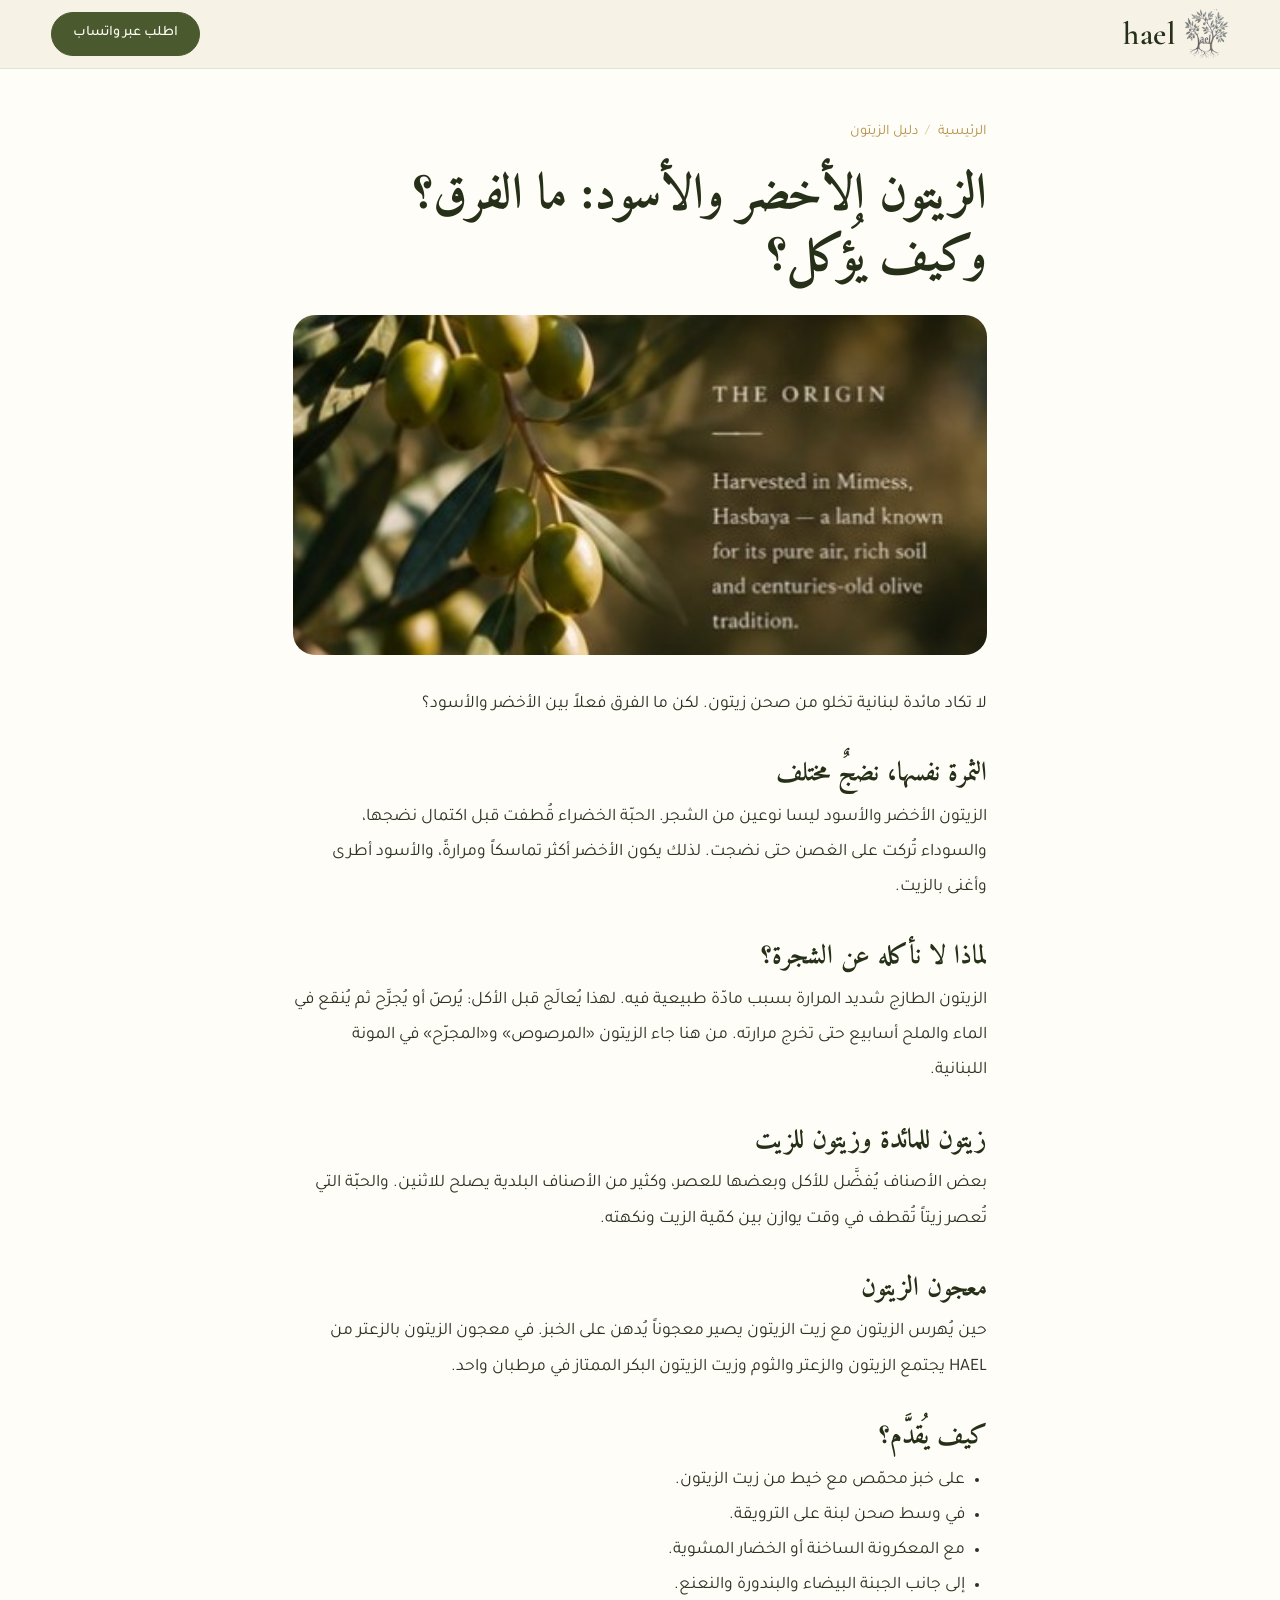
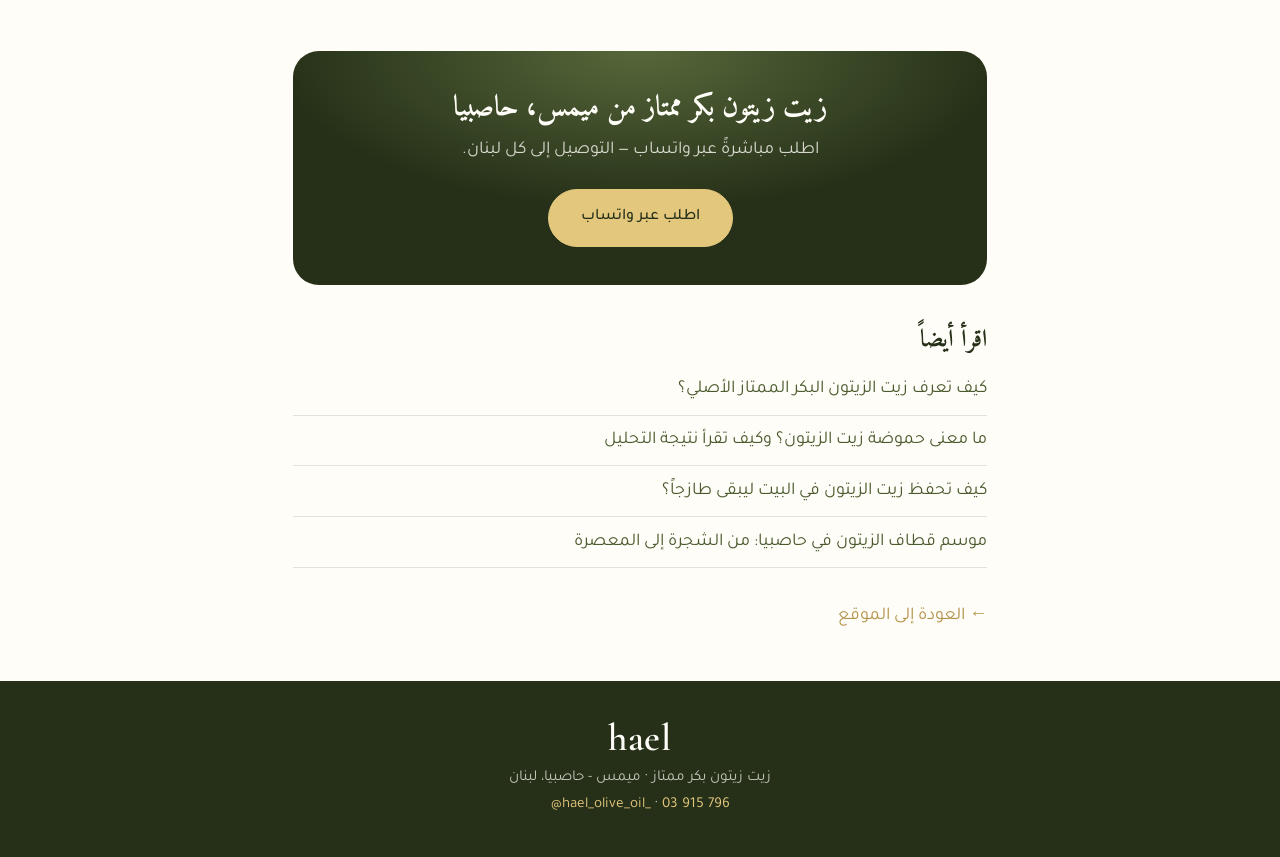
==== articles/green-and-black-olives.html @ 78da1f5b "feat: add brand website for HAEL Lebanese olive oil with articles and responsive assets" ====
<!DOCTYPE html>
<html lang="ar" dir="rtl">
<head>
  <meta charset="UTF-8">
  <meta name="viewport" content="width=device-width, initial-scale=1">
  <title>الزيتون الأخضر والأسود: ما الفرق؟ وكيف يُؤكل؟ | HAEL Olive Oil</title>
  <meta name="description" content="الفرق بين الزيتون الأخضر والزيتون الأسود، لماذا لا يؤكل الزيتون عن الشجرة مباشرة، وأفكار لتقديم الزيتون ومعجون الزيتون بالزعتر.">
  <meta name="theme-color" content="#263018">
  <link rel="canonical" href="https://hael.site/articles/green-and-black-olives.html">
  <link rel="icon" href="../favicon.ico" sizes="any">
  <link rel="icon" type="image/png" sizes="32x32" href="../favicon-32.png">
  <link rel="apple-touch-icon" href="../apple-touch-icon.png">
  <meta property="og:type" content="article">
  <meta property="og:site_name" content="HAEL Olive Oil">
  <meta property="og:url" content="https://hael.site/articles/green-and-black-olives.html">
  <meta property="og:title" content="الزيتون الأخضر والأسود: ما الفرق؟ وكيف يُؤكل؟">
  <meta property="og:description" content="الفرق بين الزيتون الأخضر والزيتون الأسود، لماذا لا يؤكل الزيتون عن الشجرة مباشرة، وأفكار لتقديم الزيتون ومعجون الزيتون بالزعتر.">
  <meta property="og:image" content="https://hael.site/assets/img/og.jpg">
  <meta name="twitter:card" content="summary_large_image">
  <script type="application/ld+json">{"@context": "https://schema.org", "@graph": [{"@type": "Article", "headline": "الزيتون الأخضر والأسود: ما الفرق؟ وكيف يُؤكل؟", "description": "الفرق بين الزيتون الأخضر والزيتون الأسود، لماذا لا يؤكل الزيتون عن الشجرة مباشرة، وأفكار لتقديم الزيتون ومعجون الزيتون بالزعتر.", "inLanguage": "ar", "image": "https://hael.site/assets/img/tile-olives.jpg", "datePublished": "2026-11-25", "dateModified": "2026-11-25", "mainEntityOfPage": "https://hael.site/articles/green-and-black-olives.html", "author": {"@type": "Organization", "name": "HAEL Olive Oil", "url": "https://hael.site/"}, "publisher": {"@type": "Organization", "name": "HAEL Olive Oil", "logo": {"@type": "ImageObject", "url": "https://hael.site/assets/img/icon-512.png"}}}, {"@type": "BreadcrumbList", "itemListElement": [{"@type": "ListItem", "position": 1, "name": "الرئيسية", "item": "https://hael.site/"}, {"@type": "ListItem", "position": 2, "name": "الزيتون الأخضر والأسود: ما الفرق؟ وكيف يُؤكل؟", "item": "https://hael.site/articles/green-and-black-olives.html"}]}]}</script>
  <link rel="preconnect" href="https://fonts.googleapis.com">
  <link rel="preconnect" href="https://fonts.gstatic.com" crossorigin>
  <link href="https://fonts.googleapis.com/css2?family=Amiri:ital,wght@0,400;0,700;1,400&family=Cormorant+Garamond:ital,wght@0,400;0,500;0,600;1,400;1,500&family=Tajawal:wght@300;400;500;700&display=swap" rel="stylesheet">
  <link rel="stylesheet" href="../assets/css/style.css">
</head>
<body class="page-article">
  <header class="nav is-scrolled">
    <a href="../" class="brand" aria-label="HAEL">
      <img class="brand__mark" src="../assets/img/logo-mark.webp" alt="" width="560" height="618">
      <span class="brand__name">hael</span>
    </a>
    <div class="nav__actions">
      <a class="btn btn--small" href="https://wa.me/9613915796" target="_blank" rel="noopener">اطلب عبر واتساب</a>
    </div>
  </header>

  <main class="article">
    <nav class="article__crumbs" aria-label="Breadcrumb"><a href="../">الرئيسية</a> <span>/</span> <a href="../#guide">دليل الزيتون</a></nav>
    <h1>الزيتون الأخضر والأسود: ما الفرق؟ وكيف يُؤكل؟</h1>
    <img class="article__img" src="../assets/img/tile-olives.jpg" alt="الزيتون الأخضر والأسود: ما الفرق؟ وكيف يُؤكل؟" width="404" height="404">
    <div class="article__body">
<p>لا تكاد مائدة لبنانية تخلو من صحن زيتون. لكن ما الفرق فعلاً بين الأخضر والأسود؟</p>
<h2>الثمرة نفسها، نضجٌ مختلف</h2>
<p>الزيتون الأخضر والأسود ليسا نوعين من الشجر. الحبّة الخضراء قُطفت قبل اكتمال نضجها، والسوداء تُركت على الغصن حتى نضجت. لذلك يكون الأخضر أكثر تماسكاً ومرارةً، والأسود أطرى وأغنى بالزيت.</p>
<h2>لماذا لا نأكله عن الشجرة؟</h2>
<p>الزيتون الطازج شديد المرارة بسبب مادّة طبيعية فيه. لهذا يُعالَج قبل الأكل: يُرصّ أو يُجرَّح ثم يُنقع في الماء والملح أسابيع حتى تخرج مرارته. من هنا جاء الزيتون «المرصوص» و«المجرّح» في المونة اللبنانية.</p>
<h2>زيتون للمائدة وزيتون للزيت</h2>
<p>بعض الأصناف يُفضَّل للأكل وبعضها للعصر، وكثير من الأصناف البلدية يصلح للاثنين. والحبّة التي تُعصر زيتاً تُقطف في وقت يوازن بين كمّية الزيت ونكهته.</p>
<h2>معجون الزيتون</h2>
<p>حين يُهرس الزيتون مع زيت الزيتون يصير معجوناً يُدهن على الخبز. في معجون الزيتون بالزعتر من HAEL يجتمع الزيتون والزعتر والثوم وزيت الزيتون البكر الممتاز في مرطبان واحد.</p>
<h2>كيف يُقدَّم؟</h2>
<ul>
<li>على خبز محمّص مع خيط من زيت الزيتون.</li>
<li>في وسط صحن لبنة على الترويقة.</li>
<li>مع المعكرونة الساخنة أو الخضار المشوية.</li>
<li>إلى جانب الجبنة البيضاء والبندورة والنعنع.</li>
</ul>
</div>

    <section class="article__cta">
      <h2>زيت زيتون بكر ممتاز من ميمس، حاصبيا</h2>
      <p>اطلب مباشرةً عبر واتساب — التوصيل إلى كل لبنان.</p>
      <a class="btn btn--light" href="https://wa.me/9613915796" target="_blank" rel="noopener">اطلب عبر واتساب</a>
    </section>
    <aside class="article__more"><h2>اقرأ أيضاً</h2><ul><li><a href="how-to-choose-olive-oil.html">كيف تعرف زيت الزيتون البكر الممتاز الأصلي؟</a></li><li><a href="olive-oil-acidity.html">ما معنى حموضة زيت الزيتون؟ وكيف تقرأ نتيجة التحليل</a></li><li><a href="olive-oil-storage.html">كيف تحفظ زيت الزيتون في البيت ليبقى طازجاً؟</a></li><li><a href="olive-harvest-hasbaya.html">موسم قطاف الزيتون في حاصبيا: من الشجرة إلى المعصرة</a></li></ul></aside>
    <p class="article__back"><a href="../">← العودة إلى الموقع</a></p>
  </main>

  <footer class="article__foot">
    <span class="brand__name">hael</span>
    <p>زيت زيتون بكر ممتاز · ميمس - حاصبيا، لبنان</p>
    <p><a href="tel:+9613915796" dir="ltr">03 915 796</a> · <a href="https://www.instagram.com/hael_olive_oil_/" target="_blank" rel="noopener" dir="ltr">@hael_olive_oil_</a></p>
  </footer>
</body>
</html>
---- assets/css/style.css ----
/* ============ hael — brand site ============ */
:root {
  --cream: #f6f1e4;
  --paper: #fffdf7;
  --ink: #2c3322;
  --muted: #6c705c;
  --olive: #4a5a2e;
  --olive-soft: #8a9a5b;
  --deep: #263018;
  --gold: #b3924a;
  --gold-soft: #e3c77d;
  --line: rgba(74, 90, 46, .16);
  --display: "Amiri", "Cormorant Garamond", "Times New Roman", serif;
  --body: "Tajawal", "Segoe UI", Tahoma, sans-serif;
  --latin: "Cormorant Garamond", "Times New Roman", serif;
  --ease: cubic-bezier(.2, .7, .2, 1);
}
html[lang="en"] {
  --display: "Cormorant Garamond", "Times New Roman", serif;
  --body: "Tajawal", "Segoe UI", system-ui, sans-serif;
}

* { box-sizing: border-box; margin: 0; padding: 0; }
html { scroll-behavior: smooth; scroll-padding-top: 84px; }
body {
  font-family: var(--body);
  font-size: 18px;
  line-height: 1.8;
  color: var(--ink);
  background: var(--cream);
  overflow-x: hidden;
  -webkit-font-smoothing: antialiased;
}
body.no-scroll { overflow: hidden; }
a { color: inherit; text-decoration: none; }
ul, ol { list-style: none; }
button { font-family: inherit; cursor: pointer; }

h1, h2, h3 { font-family: var(--display); font-weight: 700; line-height: 1.25; color: var(--deep); }
html[lang="en"] h1, html[lang="en"] h2, html[lang="en"] h3 { font-weight: 600; line-height: 1.1; }
h2 { font-size: clamp(2rem, 4.4vw, 3.4rem); }
h3 { font-size: 1.5rem; }

.eyebrow {
  font-size: .85rem;
  font-weight: 500;
  letter-spacing: .12em;
  color: var(--gold);
  margin-bottom: 1rem;
  display: inline-flex;
  align-items: center;
  gap: .8rem;
}
html[lang="en"] .eyebrow { text-transform: uppercase; letter-spacing: .28em; font-size: .75rem; }
.eyebrow::before { content: ""; width: 34px; height: 1px; background: var(--gold); }

/* ---------- Buttons ---------- */
.btn {
  display: inline-flex;
  align-items: center;
  justify-content: center;
  gap: .5rem;
  padding: .85rem 2rem;
  border-radius: 999px;
  background: var(--olive);
  color: var(--paper);
  font-family: var(--body);
  font-weight: 500;
  font-size: 1rem;
  border: 1px solid var(--olive);
  transition: background .3s, color .3s, border-color .3s, transform .3s var(--ease), box-shadow .3s;
}
.btn:hover { background: var(--deep); border-color: var(--deep); transform: translateY(-2px); box-shadow: 0 12px 24px -12px rgba(38, 48, 24, .6); }
.btn--ghost { background: transparent; color: var(--olive); }
.btn--ghost:hover { color: var(--paper); }
.btn--small { padding: .5rem 1.3rem; font-size: .9rem; }
.btn--light { background: var(--gold-soft); border-color: var(--gold-soft); color: var(--deep); }
.btn--light:hover { background: var(--paper); border-color: var(--paper); color: var(--deep); }
.btn--outline-light { background: transparent; border-color: rgba(255, 253, 247, .45); color: var(--paper); }
.btn--outline-light:hover { background: var(--paper); border-color: var(--paper); color: var(--deep); }

/* ---------- Nav ---------- */
.nav {
  position: fixed;
  inset: 0 0 auto 0;
  z-index: 50;
  display: flex;
  align-items: center;
  justify-content: space-between;
  gap: 1.2rem;
  padding: 1rem clamp(1rem, 4vw, 3.5rem);
  transition: background .4s, box-shadow .4s, padding .4s;
}
.nav.is-scrolled {
  background: rgba(246, 241, 228, .92);
  backdrop-filter: blur(12px);
  box-shadow: 0 1px 0 var(--line);
  padding-block: .55rem;
}
.brand { display: inline-flex; align-items: center; gap: .5rem; }
.brand__name { font-family: var(--latin); font-size: 2rem; font-weight: 600; color: var(--deep); letter-spacing: .02em; line-height: 1; }
.tree--mini { width: 44px; height: 44px; }
.nav__links { display: flex; gap: 1.7rem; font-size: 1rem; font-weight: 700; color: var(--deep); }
.nav__links a { position: relative; padding-block: .3rem; white-space: nowrap; }
.nav__links a::after {
  content: ""; position: absolute; inset: auto 0 0 0; height: 1px; background: var(--gold);
  transform: scaleX(0); transition: transform .35s var(--ease);
}
.nav__links a:hover::after { transform: scaleX(1); }
.nav__actions { display: flex; align-items: center; gap: .65rem; }
.lang {
  width: 40px; height: 40px; border-radius: 50%;
  border: 1px solid var(--line); background: transparent; color: var(--olive);
  font-family: var(--body); font-weight: 700; font-size: .8rem;
  transition: background .3s, color .3s;
}
.lang:hover { background: var(--olive); color: var(--paper); }

.cart-btn {
  display: inline-flex; align-items: center; gap: .5rem;
  padding: .48rem 1rem; border-radius: 999px;
  border: 1px solid var(--olive); background: var(--olive); color: var(--paper);
  font-size: .9rem; font-weight: 500;
  transition: background .3s, transform .3s var(--ease);
}
.cart-btn:hover { background: var(--deep); transform: translateY(-1px); }
.cart-btn svg { width: 18px; height: 18px; fill: none; stroke: currentColor; stroke-width: 1.8; stroke-linecap: round; stroke-linejoin: round; }
.cart-btn__count {
  min-width: 22px; height: 22px; padding-inline: 5px; border-radius: 999px;
  background: var(--gold-soft); color: var(--deep);
  display: inline-grid; place-items: center; font-size: .78rem; font-weight: 700;
}

.menu-btn {
  display: none; width: 40px; height: 40px; border-radius: 50%;
  border: 1px solid var(--line); background: transparent;
  align-items: center; justify-content: center; flex-direction: column; gap: 4.5px;
}
.menu-btn span { width: 18px; height: 1.8px; background: var(--deep); border-radius: 2px; transition: transform .3s, opacity .3s; }
.menu-btn.is-open span:nth-child(1) { transform: translateY(6.3px) rotate(45deg); }
.menu-btn.is-open span:nth-child(2) { opacity: 0; }
.menu-btn.is-open span:nth-child(3) { transform: translateY(-6.3px) rotate(-45deg); }

/* ---------- Mobile Nav Drawer ---------- */
.mobile-nav {
  position: fixed; inset: 0; z-index: 45;
  background: rgba(246, 241, 228, .98); backdrop-filter: blur(14px);
  display: flex; flex-direction: column; justify-content: center; align-items: center; gap: 2rem;
  padding: 5.5rem 2rem 2.5rem;
  opacity: 0; pointer-events: none; transition: opacity .35s var(--ease);
}
.mobile-nav.is-open { opacity: 1; pointer-events: auto; }
.mobile-nav__links { display: flex; flex-direction: column; align-items: center; gap: 1.1rem; }
.mobile-nav__links a { font-family: var(--display); font-size: 1.75rem; color: var(--deep); }
.mobile-nav__meta { text-align: center; color: var(--muted); font-size: .95rem; border-top: 1px solid var(--line); padding-top: 1.2rem; }
.mobile-nav__meta a { color: var(--olive); font-weight: 700; display: inline-block; margin-top: .2rem; }

/* ---------- Hero ---------- */
.hero {
  position: relative;
  min-height: min(100vh, 1000px);
  min-height: min(100svh, 1000px);
  display: grid;
  grid-template-columns: 1.05fr 1fr;
  align-items: center;
  gap: 2rem;
  padding: 7rem clamp(1.2rem, 6vw, 6rem) 5rem;
  background:
    radial-gradient(60% 55% at 72% 45%, rgba(227, 199, 125, .28), transparent 70%),
    radial-gradient(40% 40% at 10% 90%, rgba(138, 154, 91, .2), transparent 70%),
    var(--cream);
  overflow: hidden;
}
html[dir="rtl"] .hero {
  background:
    radial-gradient(60% 55% at 28% 45%, rgba(227, 199, 125, .28), transparent 70%),
    radial-gradient(40% 40% at 90% 90%, rgba(138, 154, 91, .2), transparent 70%),
    var(--cream);
}
.hero__title { font-size: clamp(3.2rem, 8.5vw, 7rem); line-height: 1.15; margin-bottom: 1.5rem; }
html[lang="en"] .hero__title { line-height: .98; }
.hero__title em { font-style: normal; color: var(--olive); }
html[lang="en"] .hero__title em { font-style: italic; font-weight: 500; }
.hero__lead { max-width: 34rem; font-size: 1.15rem; color: var(--muted); margin-bottom: 2rem; }
.hero__cta { display: flex; flex-wrap: wrap; gap: .9rem; margin-bottom: 1.8rem; }
.hero__badges { display: flex; flex-wrap: wrap; gap: .6rem; }
.hero__badges span {
  font-size: .85rem; color: var(--olive);
  padding: .28rem .85rem; border-radius: 999px;
  border: 1px solid var(--line); background: rgba(255, 253, 247, .65);
}

.hero__art { position: relative; display: grid; place-items: center; }
.emblem {
  position: relative;
  width: min(100%, 520px);
  aspect-ratio: 1;
  border-radius: 50%;
  background: var(--paper);
  box-shadow: 0 40px 80px -40px rgba(38, 48, 24, .45), inset 0 0 0 1px rgba(179, 146, 74, .5);
  display: grid; place-items: center;
}
.emblem::before {
  content: ""; position: absolute; inset: 14px; border-radius: 50%;
  border: 1px solid rgba(179, 146, 74, .45);
}
.emblem .tree { width: 86%; height: 86%; }

.olive {
  position: absolute; width: 22px; height: 30px; border-radius: 50%;
  background: radial-gradient(circle at 35% 30%, #a9b56a, #55642c 70%);
  box-shadow: 0 10px 14px -8px rgba(38, 48, 24, .6);
  animation: float 7s ease-in-out infinite;
}
.olive--1 { top: 6%; inset-inline-start: 4%; transform: rotate(20deg); }
.olive--2 { bottom: 10%; inset-inline-end: 2%; width: 16px; height: 22px; animation-delay: -2s; }
.olive--3 { bottom: 2%; inset-inline-start: 16%; width: 13px; height: 18px; animation-delay: -4s; background: radial-gradient(circle at 35% 30%, #6d5a6e, #2c2230 70%); }
@keyframes float { 50% { translate: 0 -16px; rotate: 12deg; } }

.scroll-hint {
  position: absolute; bottom: 1rem; left: 50%; translate: -50% 0;
  width: 52px; height: 90px; transition: scale .4s var(--ease);
}
.scroll-hint:hover { scale: 1.12; }
.scroll-hint svg { display: block; width: 100%; height: 100%; overflow: visible; }
.hint__branch { transform-box: fill-box; transform-origin: 50% 0; animation: hint-swing 4.2s ease-in-out infinite; }
.hint__drop { transform-box: fill-box; transform-origin: 50% 0; animation: hint-drop 2.8s cubic-bezier(.5, 0, .9, .6) infinite; }
.hint__ripple { transform-box: fill-box; transform-origin: center; animation: hint-ripple 2.8s ease-out infinite; }
@keyframes hint-swing { 0%, 100% { transform: rotate(-5deg); } 50% { transform: rotate(5deg); } }
@keyframes hint-drop {
  0% { transform: translateY(0) scale(0); opacity: 0; }
  22% { transform: translateY(0) scale(1); opacity: 1; }
  34% { transform: translateY(0) scale(1); opacity: 1; }
  78% { transform: translateY(34px) scale(.9); opacity: 1; }
  82%, 100% { transform: translateY(36px) scale(.4); opacity: 0; }
}
@keyframes hint-ripple {
  0%, 78% { transform: scale(.2); opacity: 0; }
  82% { transform: scale(.4); opacity: .9; }
  100% { transform: scale(1.5); opacity: 0; }
}
@media (max-height: 720px) { .scroll-hint { display: none; } }

/* ---------- Tree (built in JS) ---------- */
.tree { overflow: visible; display: block; }
.tree .wood { fill: none; stroke: #6b5b45; stroke-linecap: round; stroke-linejoin: round; }
.tree .root { stroke: #8a7a62; }
.tree .leaf { transform-origin: 0 0; }
.tree .name { font-family: var(--latin); font-weight: 600; fill: #3d3a30; }
.tree[data-tree="full"] .wood {
  stroke-dasharray: 1; stroke-dashoffset: 1;
  animation: draw 1.6s var(--ease) forwards;
}
.tree[data-tree="full"] .root { animation-delay: .5s; }
.tree[data-tree="full"] .leaf, .tree[data-tree="full"] .fruit {
  transform: scale(0);
  animation: grow .7s var(--ease) forwards;
  animation-delay: calc(.9s + var(--d, 0s));
}
.tree[data-tree="full"] .fruit { transform-box: fill-box; transform-origin: center; }
.tree[data-tree="full"] .name { opacity: 0; animation: fade 1s 1.4s forwards; }
@keyframes draw { to { stroke-dashoffset: 0; } }
@keyframes grow { to { transform: scale(1); } }
@keyframes fade { to { opacity: 1; } }

/* ---------- Marquee ---------- */
.marquee { background: var(--deep); color: var(--gold-soft); overflow: hidden; padding: 1rem 0; direction: ltr; }
.marquee__track { display: flex; align-items: center; gap: 2.5rem; width: max-content; animation: slide 36s linear infinite; }
.marquee__track span { font-family: var(--display); font-size: 1.35rem; white-space: nowrap; }
.marquee__track i { font-style: normal; font-size: .8rem; color: var(--olive-soft); }
@keyframes slide { to { transform: translateX(-50%); } }

/* ---------- Sections ---------- */
section { padding: clamp(4.5rem, 10vw, 8.5rem) clamp(1.2rem, 6vw, 6rem); }
.section-head { text-align: center; margin-bottom: clamp(2.5rem, 6vw, 4.5rem); }
.section-head .eyebrow::after { content: ""; width: 34px; height: 1px; background: var(--gold); }
.section-head--light h2 { color: var(--paper); }

/* ---------- Story ---------- */
.story { background: var(--paper); }
.story__inner { max-width: 50rem; margin-inline: auto; text-align: center; }
.story__inner .eyebrow::after { content: ""; width: 34px; height: 1px; background: var(--gold); }
.story h2 { margin-bottom: 1.8rem; }
.story__text { font-size: 1.2rem; color: var(--muted); margin-bottom: 1.2rem; }
.values {
  display: grid; grid-template-columns: repeat(3, 1fr); gap: 1.5rem;
  max-width: 70rem; margin: clamp(3rem, 6vw, 5rem) auto 0;
}
.value {
  padding: 2.4rem 2rem; text-align: center; border: 1px solid var(--line); border-radius: 22px;
  background: var(--cream); transition: transform .5s var(--ease), box-shadow .5s, border-color .5s;
}
.value:hover { transform: translateY(-8px); border-color: var(--gold); box-shadow: 0 30px 50px -35px rgba(38, 48, 24, .5); }
.value svg { width: 46px; height: 46px; fill: none; stroke: var(--gold); stroke-width: 1.6; stroke-linecap: round; stroke-linejoin: round; margin-bottom: 1rem; }
.value h3 { margin-bottom: .5rem; }
.value p { color: var(--muted); font-size: 1rem; }

/* ---------- Origin / Mimess-Hasbaya ---------- */
.origin { background: var(--cream); border-top: 1px solid var(--line); }
.origin__grid {
  max-width: 72rem; margin-inline: auto;
  display: grid; grid-template-columns: 1.15fr .85fr; gap: clamp(2rem, 6vw, 5rem); align-items: center;
}
.origin__copy h2 { margin-bottom: 1.2rem; }
.origin__copy p { color: var(--muted); font-size: 1.08rem; margin-bottom: 2rem; }
.origin__meta { display: grid; grid-template-columns: repeat(3, 1fr); gap: 1rem; }
.stat {
  padding: 1.2rem 1rem; border-radius: 16px; background: var(--paper); border: 1px solid var(--line);
}
.stat strong { display: block; font-family: var(--display); font-size: 1.65rem; color: var(--olive); line-height: 1.2; margin-bottom: .25rem; }
.stat span { font-size: .88rem; color: var(--muted); }

/* Inspired by the hael business card */
.card-frame {
  position: relative;
  background: var(--paper);
  border: 1.5px solid var(--gold);
  border-radius: 18px;
  padding: 2.2rem 1.8rem;
  text-align: center;
  box-shadow: 0 28px 50px -36px rgba(38, 48, 24, .55);
}
.card-frame::before {
  content: ""; position: absolute; inset: 8px;
  border: 1px solid rgba(179, 146, 74, .45); border-radius: 12px; pointer-events: none;
}
.tree--card { width: 130px; height: 130px; margin: 0 auto .4rem; }
.card-frame__sub { font-family: var(--latin); letter-spacing: .16em; font-size: .95rem; font-weight: 600; color: var(--deep); }
.card-frame__origin { font-family: var(--latin); letter-spacing: .2em; font-size: .7rem; color: var(--gold); margin-top: .15rem; }
.card-frame__divider {
  display: flex; align-items: center; gap: .7rem; margin: 1.3rem auto; max-width: 12rem; color: var(--gold); font-size: .7rem;
}
.card-frame__divider::before, .card-frame__divider::after { content: ""; flex: 1; height: 1px; background: rgba(179, 146, 74, .5); }
.card-frame__info { display: flex; flex-direction: column; gap: .7rem; align-items: center; font-size: .98rem; color: var(--ink); }
.card-frame__info li { display: inline-flex; align-items: center; gap: .55rem; }
.card-frame__info svg { width: 18px; height: 18px; fill: none; stroke: var(--olive); stroke-width: 1.7; stroke-linecap: round; stroke-linejoin: round; flex-shrink: 0; }
.card-frame__info a:hover { color: var(--olive); text-decoration: underline; }

/* ---------- Products ---------- */
.products { background: var(--paper); }
.product {
  display: grid; grid-template-columns: 1fr 1.1fr; align-items: center; gap: clamp(2rem, 6vw, 5rem);
  max-width: 72rem; margin-inline: auto;
}
.product + .product { margin-top: clamp(4rem, 9vw, 7rem); }
.product--flip .product__art { order: 2; }
.product__art {
  position: relative; aspect-ratio: 1 / 1.05; border-radius: 300px 300px 28px 28px;
  display: grid; place-items: center; overflow: hidden;
}
.product__art--oil { background: linear-gradient(170deg, #e9e2c6, #cfd3a6); }
.product__art--paste { background: linear-gradient(170deg, #efe6cf, #e2cf9c); }
.product__art--gift { background: linear-gradient(170deg, #e8e0cc, #d5d0b4); }
.product__art::after {
  content: ""; position: absolute; bottom: 9%; left: 50%; translate: -50% 0; width: 46%; height: 5%;
  border-radius: 50%; background: rgba(38, 48, 24, .28); filter: blur(12px);
}
.bottle, .jar, .giftbox { position: relative; z-index: 1; transition: transform .7s var(--ease); }
.bottle { height: 76%; }
.jar { width: 58%; margin-top: 12%; }
.giftbox { width: 66%; margin-top: 6%; }
.product:hover .bottle { transform: translateY(-10px) rotate(-3deg); }
.product:hover .jar { transform: translateY(-10px) rotate(3deg); }
.product:hover .giftbox { transform: translateY(-10px) scale(1.03); }

.tag {
  display: inline-block; padding: .2rem 1rem; border-radius: 999px; font-size: .82rem; font-weight: 500;
  background: rgba(74, 90, 46, .12); color: var(--olive); margin-bottom: 1rem;
}
.tag--gold { background: rgba(179, 146, 74, .16); color: #8a6d2a; }
.product__body h3 { font-size: clamp(1.9rem, 3.6vw, 2.8rem); margin-bottom: 1rem; }
.product__body p { color: var(--muted); margin-bottom: 1.4rem; }
.product__list { margin-bottom: 1.5rem; }
.product__list li { position: relative; padding-inline-start: 1.6rem; padding-block: .42rem; border-bottom: 1px solid var(--line); font-size: 1rem; }
.product__list li::before {
  content: ""; position: absolute; inset-inline-start: 0; top: 50%; width: 9px; height: 13px; margin-top: -6.5px;
  border-radius: 50%; background: var(--olive-soft); transform: rotate(25deg);
}

.variants { display: flex; flex-wrap: wrap; gap: .55rem; margin-bottom: 1.5rem; }
.variant {
  padding: .42rem 1rem; border-radius: 999px; font-size: .9rem; font-weight: 500;
  border: 1px solid var(--line); background: var(--cream); color: var(--ink);
  transition: background .25s, color .25s, border-color .25s;
}
.variant:hover { border-color: var(--olive); }
.variant.is-active { background: var(--deep); border-color: var(--deep); color: var(--gold-soft); }
.product__cta { display: flex; flex-wrap: wrap; gap: .8rem; }

/* ---------- Tasting Notes & Care ---------- */
.tasting { background: var(--cream); }
.tasting__grid {
  max-width: 72rem; margin-inline: auto;
  display: grid; grid-template-columns: 1fr 1fr; gap: 1.8rem;
}
.tasting__card {
  background: var(--paper); border: 1px solid var(--line); border-radius: 26px;
  padding: clamp(1.8rem, 4vw, 2.8rem);
}
.tasting__card h3 { margin-bottom: .6rem; font-size: 1.7rem; }
.tasting__sub { color: var(--muted); font-size: 1rem; margin-bottom: 1.8rem; }
.meter + .meter { margin-top: 1.3rem; }
.meter__row { display: flex; justify-content: space-between; align-items: baseline; margin-bottom: .45rem; font-size: .98rem; }
.meter__row strong { color: var(--olive); font-weight: 600; font-size: .9rem; }
.meter__bar { height: 8px; border-radius: 999px; background: rgba(74, 90, 46, .12); overflow: hidden; }
.meter__bar span {
  display: block; height: 100%; width: var(--w, 70%); border-radius: 999px;
  background: linear-gradient(90deg, var(--olive), var(--gold));
}

.care-list { display: flex; flex-direction: column; gap: 1.3rem; margin-top: 1.2rem; }
.care-list li { display: flex; gap: 1rem; align-items: flex-start; }
.care-list__icon {
  width: 36px; height: 36px; border-radius: 50%; flex-shrink: 0;
  display: grid; place-items: center;
  background: var(--cream); border: 1px solid rgba(179, 146, 74, .45); color: var(--gold); font-size: 1rem;
}
.care-list strong { display: block; color: var(--deep); font-size: 1.05rem; margin-bottom: .15rem; }
.care-list p { color: var(--muted); font-size: .95rem; line-height: 1.6; }

/* ---------- Quality ---------- */
.quality { background: var(--paper); }
.section-sub { max-width: 40rem; margin: 1.2rem auto 0; color: var(--muted); font-size: 1.1rem; }
.story__quote { font-family: var(--display); font-size: 1.45rem; color: var(--olive); line-height: 1.9; }
.metrics { display: grid; grid-template-columns: repeat(4, 1fr); gap: 1.5rem; max-width: 72rem; margin-inline: auto; }
.metric { padding: 2.2rem 1.6rem; border-radius: 22px; background: var(--cream); border: 1px solid var(--line); text-align: center; }
.metric__val { display: block; font-variant-numeric: lining-nums; font-family: var(--latin); font-size: 4rem; font-weight: 500; line-height: 1; color: var(--olive); direction: ltr; }
.metric__val small { font-size: 1.6rem; }
.metric h3 { font-size: 1.25rem; margin: .8rem 0 1rem; }
.metric p { font-size: .9rem; color: var(--muted); margin-top: .7rem; }
.metric__bar { height: 6px; border-radius: 3px; background: rgba(74, 90, 46, .14); overflow: hidden; }
.metric__bar i { display: block; height: 100%; width: var(--v); border-radius: 3px; background: linear-gradient(90deg, var(--olive-soft), var(--gold)); transition: width 1.4s var(--ease) .3s; }
.metric:not(.is-in) .metric__bar i { width: 0; }
.quality__note { text-align: center; color: var(--muted); font-size: .9rem; margin-top: 2rem; }

/* ---------- Journey ---------- */
.journey {
  background:
    radial-gradient(50% 60% at 50% 0%, rgba(138, 154, 91, .22), transparent 70%),
    var(--deep);
  color: rgba(255, 253, 247, .78);
}
.steps {
  position: relative; display: grid; grid-template-columns: repeat(4, 1fr); gap: 1.5rem;
  max-width: 74rem; margin-inline: auto;
}
.steps::before { content: ""; position: absolute; top: 1.55rem; inset-inline: 4%; height: 1px; background: rgba(227, 199, 125, .3); }
.step { position: relative; padding-top: 4.5rem; }
.step__num {
  position: absolute; top: 0; inset-inline-start: 0; width: 3.1rem; height: 3.1rem; border-radius: 50%;
  display: grid; place-items: center; background: var(--deep); border: 1px solid var(--gold);
  font-family: var(--latin); font-size: 1.15rem; color: var(--gold-soft);
}
.step h3 { color: var(--paper); margin-bottom: .5rem; }
.step p { font-size: 1rem; }

/* ---------- Table ---------- */
.table { background: var(--paper); }
.ideas { display: grid; grid-template-columns: repeat(3, 1fr); gap: 1.5rem; max-width: 72rem; margin-inline: auto; }
.idea {
  position: relative; padding: 2.6rem 2rem 2.2rem; border-radius: 22px; background: var(--cream); overflow: hidden;
  transition: background .5s, transform .5s var(--ease);
}
.idea:hover { background: #ece4c9; transform: translateY(-6px); }
.idea__no {
  position: absolute; top: -1.2rem; inset-inline-end: 1.2rem; font-family: var(--display);
  font-size: 7rem; line-height: 1; color: rgba(179, 146, 74, .22);
}
.idea h3 { position: relative; margin-bottom: .7rem; }
.idea p { position: relative; color: var(--muted); font-size: 1rem; }

/* ---------- Reviews ---------- */
.reviews { background: var(--cream); }
.reviews__grid {
  max-width: 72rem; margin-inline: auto;
  display: grid; grid-template-columns: repeat(3, 1fr); gap: 1.5rem;
}
.review {
  background: var(--paper); border: 1px solid var(--line); border-radius: 22px;
  padding: 2rem; display: flex; flex-direction: column; justify-content: space-between; gap: 1.4rem;
}
.review p { font-size: 1.02rem; color: var(--ink); line-height: 1.75; }
.review footer { display: flex; justify-content: space-between; align-items: center; border-top: 1px solid var(--line); padding-top: .9rem; font-size: .92rem; }
.review strong { color: var(--deep); }
.review span { color: var(--gold); }

/* ---------- FAQ ---------- */
.faq { background: var(--paper); }
.faq__list { max-width: 52rem; margin-inline: auto; display: flex; flex-direction: column; gap: .9rem; }
.faq__item {
  border: 1px solid var(--line); border-radius: 18px; background: var(--cream);
  padding: 1.15rem 1.5rem; transition: border-color .3s;
}
.faq__item[open] { border-color: var(--gold); background: var(--paper); }
.faq__item summary {
  font-family: var(--display); font-size: 1.25rem; font-weight: 700; color: var(--deep);
  cursor: pointer; list-style: none; display: flex; justify-content: space-between; align-items: center; gap: 1rem;
}
.faq__item summary::-webkit-details-marker { display: none; }
.faq__item summary::after {
  content: "+"; font-family: var(--body); font-size: 1.4rem; font-weight: 400; color: var(--gold);
  transition: transform .3s;
}
.faq__item[open] summary::after { transform: rotate(45deg); }
.faq__item p { margin-top: .85rem; color: var(--muted); font-size: 1rem; }

/* ---------- Contact ---------- */
.contact { background: var(--paper); padding-top: 0; }
.contact__card {
  max-width: 72rem; margin-inline: auto; padding: clamp(3rem, 7vw, 5.5rem) 1.5rem; text-align: center;
  border-radius: 34px; color: rgba(255, 253, 247, .85);
  background: radial-gradient(70% 90% at 50% 0%, #56683a, var(--deep) 75%);
  position: relative; overflow: hidden;
}
.tree--contact { width: 110px; height: 110px; margin: 0 auto 1rem; }
.tree--contact .wood { stroke: var(--gold-soft); }
.tree--contact .leaf, .tree--contact .fruit { fill: var(--gold-soft) !important; opacity: .9; }
.contact__card h2 { color: var(--paper); margin-bottom: .8rem; }
.contact__card p { max-width: 34rem; margin: 0 auto 1.4rem; }
.contact__details {
  display: flex; flex-wrap: wrap; justify-content: center; align-items: center; gap: .6rem 1rem;
  font-size: .98rem; color: var(--gold-soft); margin-bottom: 2rem;
}
.contact__details i { font-style: normal; opacity: .5; }
.contact__details a:hover { text-decoration: underline; }
.contact__actions { display: flex; flex-wrap: wrap; justify-content: center; gap: .9rem; }

/* ---------- Footer ---------- */
.footer { text-align: center; padding: 3rem 1rem 2.5rem; background: var(--paper); color: var(--muted); font-size: .95rem; }
.footer .brand__name { display: block; font-size: 2.6rem; margin-bottom: .4rem; }
.footer__links { display: flex; justify-content: center; gap: .6rem; margin-top: .45rem; color: var(--olive); font-weight: 500; }
.footer__links a:hover { text-decoration: underline; }
.footer small { display: block; margin-top: .7rem; opacity: .7; }

/* ---------- Order Bag Drawer ---------- */
.drawer-backdrop {
  position: fixed; inset: 0; z-index: 80;
  background: rgba(38, 48, 24, .45); backdrop-filter: blur(4px);
  opacity: 0; pointer-events: none; transition: opacity .3s;
}
.drawer-backdrop.is-open { opacity: 1; pointer-events: auto; }
.drawer {
  position: fixed; top: 0; bottom: 0; inset-inline-end: 0; z-index: 90;
  width: min(100vw, 420px); background: var(--paper);
  display: flex; flex-direction: column;
  box-shadow: -20px 0 50px -20px rgba(38, 48, 24, .35);
  transform: translateX(-100%);
  transition: transform .38s var(--ease);
}
html[dir="ltr"] .drawer { transform: translateX(100%); }
.drawer.is-open { transform: translateX(0); }

.drawer__head {
  display: flex; align-items: center; justify-content: space-between;
  padding: 1.25rem 1.5rem; border-bottom: 1px solid var(--line);
}
.drawer__close {
  width: 36px; height: 36px; border-radius: 50%; border: 1px solid var(--line);
  background: transparent; font-size: 1.4rem; color: var(--deep); line-height: 1;
}
.drawer__body { flex: 1; overflow-y: auto; padding: 1.4rem 1.5rem; display: flex; flex-direction: column; gap: 1.4rem; }
.cart-empty {
  text-align: center; padding: 2rem 1rem; border-radius: 16px;
  background: var(--cream); color: var(--muted); font-size: .98rem;
}
.cart-items { display: flex; flex-direction: column; gap: .8rem; }
.cart-item {
  display: flex; align-items: center; justify-content: space-between; gap: .8rem;
  padding: .85rem 1rem; border-radius: 14px; background: var(--cream); border: 1px solid var(--line);
}
.cart-item__info strong { display: block; font-size: 1rem; color: var(--deep); line-height: 1.3; }
.cart-item__info span { font-size: .85rem; color: var(--muted); }
.cart-item__qty { display: inline-flex; align-items: center; gap: .5rem; }
.qty-btn {
  width: 28px; height: 28px; border-radius: 50%; border: 1px solid var(--line);
  background: var(--paper); color: var(--deep); font-weight: 700; line-height: 1;
}
.qty-btn:hover { background: var(--olive); color: var(--paper); border-color: var(--olive); }

.cart-form { display: flex; flex-direction: column; gap: .9rem; border-top: 1px solid var(--line); padding-top: 1.2rem; }
.cart-form label { display: flex; flex-direction: column; gap: .3rem; font-size: .9rem; color: var(--deep); font-weight: 500; }
.cart-form input, .cart-form textarea {
  font-family: inherit; font-size: .95rem; color: var(--ink);
  padding: .65rem .9rem; border-radius: 12px; border: 1px solid var(--line); background: var(--cream);
  outline: none; transition: border-color .25s;
}
.cart-form input:focus, .cart-form textarea:focus { border-color: var(--olive); background: var(--paper); }

.drawer__foot { padding: 1rem 1.5rem 1.4rem; border-top: 1px solid var(--line); }
.drawer__send { width: 100%; }

/* ---------- Floating WhatsApp + Toast ---------- */
.wa-float {
  position: fixed; bottom: 1.4rem; inset-inline-end: 1.4rem; z-index: 40;
  width: 54px; height: 54px; border-radius: 50%;
  background: var(--deep); color: var(--gold-soft);
  border: 1.5px solid var(--gold);
  display: grid; place-items: center;
  box-shadow: 0 14px 28px -12px rgba(38, 48, 24, .65);
  transition: transform .3s var(--ease), background .3s;
}
.wa-float:hover { transform: translateY(-3px) scale(1.04); background: var(--olive); color: var(--paper); }
.wa-float svg { width: 26px; height: 26px; fill: none; stroke: currentColor; stroke-width: 1.7; stroke-linecap: round; stroke-linejoin: round; }

.toast {
  position: fixed; bottom: 1.6rem; left: 50%; transform: translate(-50%, 24px);
  z-index: 100; padding: .7rem 1.4rem; border-radius: 999px;
  background: var(--deep); color: var(--gold-soft); font-size: .95rem;
  box-shadow: 0 14px 30px -12px rgba(38, 48, 24, .6);
  opacity: 0; pointer-events: none; transition: opacity .3s, transform .3s var(--ease);
}
.toast.is-show { opacity: 1; transform: translate(-50%, 0); }

/* ---------- Reveal ---------- */
.reveal { opacity: 0; transform: translateY(28px); transition: opacity .9s var(--ease), transform .9s var(--ease); transition-delay: var(--rd, 0s); }
.reveal.is-in { opacity: 1; transform: none; }

/* ---------- Responsive ---------- */
@media (max-width: 960px) {
  .nav__links { display: none; }
  .menu-btn { display: inline-flex; }
  .hero { grid-template-columns: 1fr; text-align: center; padding-top: 6.5rem; }
  .hero__art { order: -1; }
  .emblem { width: min(72vw, 340px); }
  .hero__lead { margin-inline: auto; }
  .hero__cta, .hero__badges { justify-content: center; }
  .scroll-hint { display: none; }
  .values, .ideas, .reviews__grid, .origin__grid, .tasting__grid { grid-template-columns: 1fr; }
  .product, .product--flip { grid-template-columns: 1fr; }
  .product--flip .product__art { order: 0; }
  .product__art { max-width: 420px; width: 100%; margin-inline: auto; }
  .steps { grid-template-columns: 1fr 1fr; row-gap: 2.5rem; }
  .steps::before { display: none; }
}
@media (max-width: 520px) {
  body { font-size: 16.5px; }
  .steps, .origin__meta { grid-template-columns: 1fr; }
  .cart-btn__label { display: none; }
  .cart-btn { padding: .45rem .7rem; }
}

@media (prefers-reduced-motion: reduce) {
  *, *::before, *::after { animation: none !important; transition: none !important; }
  .reveal { opacity: 1; transform: none; }
  .metric .metric__bar i { width: var(--v) !important; }
  .tree[data-tree="full"] .wood { stroke-dashoffset: 0; }
  .tree[data-tree="full"] .leaf, .tree[data-tree="full"] .fruit { transform: none; }
  .tree[data-tree="full"] .name { opacity: 1; }
  html { scroll-behavior: auto; }
}

/* ---------- Quality: small screens ---------- */
@media (max-width: 900px) {
  .metrics { grid-template-columns: 1fr 1fr; }
  .metric__val { font-size: 3rem; }
}
@media (max-width: 420px) {
  .metrics { gap: .8rem; }
  .metric { padding: 1.6rem 1rem; }
}
@media (prefers-reduced-motion: reduce) {
  .metric .metric__bar i { width: var(--v) !important; }
}

/* ---------- Instagram ---------- */
.insta { background: var(--cream); }
.insta__grid { display: grid; grid-template-columns: repeat(2, minmax(0, 420px)); justify-content: center; gap: 1.5rem; }
.insta__post { border-radius: 18px; overflow: hidden; background: #fff; border: 1px solid var(--line); box-shadow: 0 30px 50px -35px rgba(38, 48, 24, .5); }
.insta__post iframe { display: block; width: 100%; height: 700px; border: 0; }
.insta__more { text-align: center; margin-top: 2.2rem; }
@media (max-width: 900px) {
  .insta__grid { grid-template-columns: minmax(0, 420px); }
}

/* ---------- Photos ---------- */
.story__media {
  display: grid; grid-template-columns: 1fr 1.25fr 1fr; align-items: center; gap: 1.5rem;
  max-width: 70rem; margin: clamp(3rem, 6vw, 4.5rem) auto 0;
}
.shot { position: relative; margin: 0; border-radius: 22px; overflow: hidden; background: var(--cream); box-shadow: 0 30px 50px -35px rgba(38, 48, 24, .6); }
.shot img { display: block; width: 100%; height: 100%; aspect-ratio: 1; object-fit: cover; transition: transform 1.2s var(--ease); }
.shot--tall img { aspect-ratio: 3 / 4; }
.shot:hover img { transform: scale(1.05); }
.shot figcaption {
  position: absolute; inset: auto 0 0 0; padding: 2.6rem 1.2rem 1rem; text-align: center;
  font-family: var(--display); font-size: 1.15rem; line-height: 1.5; color: var(--paper);
  background: linear-gradient(transparent, rgba(24, 30, 14, .82));
}
.tiles { display: grid; grid-template-columns: repeat(6, 1fr); gap: .8rem; max-width: 72rem; margin: 0 auto 2.5rem; }
.tiles img { display: block; width: 100%; height: auto; aspect-ratio: 1; object-fit: cover; border-radius: 14px; }
@media (max-width: 900px) {
  .story__media { grid-template-columns: 1fr 1fr; }
  .story__media .shot:nth-child(2) { grid-column: 1 / -1; order: -1; }
  .story__media .shot:nth-child(2) img { aspect-ratio: 4 / 3; }
  .tiles { grid-template-columns: repeat(3, 1fr); }
}

/* ============ Scroll motion ============ */
.reveal[data-from="up"]:not(.is-in) { transform: translateY(-28px); }
.reveal:not(.is-in) { transition-delay: 0s; }

/* photos: room for the parallax drift */
.shot img { scale: 1.16; will-change: translate; }
.emblem, .hero__text { will-change: translate; }
.emblem .tree { transform-origin: 50% 82%; animation: sway 8s ease-in-out infinite; }
@keyframes sway { 0%, 100% { rotate: -1.3deg; } 50% { rotate: 1.3deg; } }

/* progress line (small screens) and growing vine (wide screens) */
.scroll-bar {
  position: fixed; inset: 0 0 auto 0; height: 3px; z-index: 60; pointer-events: none;
  background: linear-gradient(90deg, var(--olive-soft), var(--gold)); transform: scaleX(0); transform-origin: 0 50%;
}
html[dir="rtl"] .scroll-bar { transform-origin: 100% 50%; }
.vine { display: none; position: fixed; top: 0; inset-inline-end: 8px; z-index: 35; pointer-events: none; overflow: visible; }
.vine path, .vine circle, .vine ellipse { vector-effect: none; }
.vine__ghost { fill: none; stroke: rgba(138, 154, 91, .18); stroke-width: 1.2; stroke-dasharray: 2 6; stroke-linecap: round; }
.vine__stem { fill: none; stroke: #7d6a4d; stroke-width: 2.2; stroke-linecap: round; }
.vine__leaf { fill: #6f8548; transform: scale(0); transform-origin: 0 0; transition: transform .7s var(--ease); }
.vine__olive { fill: #4d5c2a; transform-box: fill-box; transform-origin: center; transition-delay: .12s; }
.vine g:nth-of-type(3n) .vine__leaf { fill: #8a9a5b; }
.vine g.is-on .vine__leaf { transform: scale(1); }
.vine__tip { fill: var(--gold); filter: drop-shadow(0 0 5px rgba(227, 199, 125, .9)); }
@media (min-width: 1200px) {
  .vine { display: block; }
  .scroll-bar { display: none; }
}

/* leaves drifting with the scroll */
.drift { position: fixed; inset: 0; z-index: 30; pointer-events: none; overflow: hidden; }
.drift__leaf { position: absolute; top: 0; opacity: .5; will-change: transform; }
.drift__leaf i {
  display: block; width: 100%; height: 100%; border-radius: 0 100% 0 100%;
  background: linear-gradient(135deg, #8a9a5b, #4f6135);
  animation: flutter 6s ease-in-out infinite;
}
.drift__leaf--b i { background: linear-gradient(135deg, #a3b06c, #5f7340); }
.drift__leaf--c i { background: linear-gradient(135deg, #6f8548, #3d4a2a); }
.drift__leaf--gold i { background: linear-gradient(135deg, #e3c77d, #b3924a); }
@keyframes flutter { 0%, 100% { transform: rotate(-10deg) translateY(0); } 50% { transform: rotate(14deg) translateY(-9px); } }
@media (max-width: 700px) {
  .drift__leaf { opacity: .38; }
  .drift__leaf:nth-child(n+6) { display: none; }
}
@media (prefers-reduced-motion: reduce) {
  .shot img { scale: 1; }
}

/* ============ Footer: dawn over the groves ============ */
.footer {
  position: relative; padding: clamp(3rem, 7vw, 5.5rem) 0 0; overflow: hidden; color: var(--muted);
  background: linear-gradient(180deg, var(--paper) 0%, #fbf1d8 38%, #f7dfae 72%, #f3d08f 100%);
}
.footer__hope { position: relative; z-index: 2; padding-inline: 1.2rem; text-align: center; }
.footer__hope .eyebrow::after { content: ""; width: 34px; height: 1px; background: var(--gold); }
.footer__hope h2 { font-size: clamp(2.2rem, 5vw, 3.8rem); }
.footer__sub { max-width: 34rem; margin: 1rem auto 0; font-size: 1.15rem; color: #6a6238; }
.dawn { display: block; width: 100%; height: clamp(210px, 26vw, 380px); margin-top: clamp(-2rem, -3vw, -1rem); }
.dawn__sun { translate: 0 calc((1 - var(--rise, 1)) * 130px - 48px); }
.dawn__rays { transform-origin: 720px 250px; animation: rays 80s linear infinite; }
.dawn__rays line { stroke: #f7d88c; stroke-width: 2; stroke-linecap: round; opacity: .55; }
@keyframes rays { to { transform: rotate(360deg); } }
.dawn__birds path { fill: none; stroke: #6b5b45; stroke-width: 1.6; stroke-linecap: round; opacity: .6; }
.dawn__birds { animation: birds 16s ease-in-out infinite alternate; }
@keyframes birds { from { translate: -30px 6px; } to { translate: 40px -10px; } }
.dawn__sprout { scale: var(--rise, 1); transform-box: fill-box; transform-origin: 50% 100%; }
.footer__base {
  position: relative; margin-top: -1px; padding: 1.6rem 1rem 2.4rem; text-align: center;
  background: var(--deep); color: rgba(255, 253, 247, .72); font-size: .95rem;
}
.footer .brand__name { display: block; font-size: 2.8rem; margin-bottom: .5rem; color: var(--paper); }
.footer__links { color: var(--gold-soft); }
.footer__motto { margin-top: 1.1rem; font-family: var(--display); font-size: 1.25rem; color: var(--gold-soft); }
.footer small { opacity: .6; }

/* ---------- Emblem refinements (after the printed logo) ---------- */
.tree .wood { stroke: #5b4a3a; }
.tree .root { stroke: #6b5a48; }
.tree .name { fill: #3a342b; letter-spacing: -1px; }
.tree--contact .wood { stroke: var(--gold-soft); }
.tree--contact .fruit ellipse, .tree--contact .fruit path { fill: var(--gold-soft) !important; stroke: var(--gold-soft); }

/* ---------- Printed logo (extracted from the packaging photo) ---------- */
.emblem__logo {
  display: block; width: 92%; height: auto; transform-origin: 50% 72%;
  animation: logo-in 1.8s var(--ease) both, sway 9s ease-in-out 1.8s infinite;
}
@keyframes logo-in { from { opacity: 0; scale: .9; filter: blur(8px); } to { opacity: 1; scale: 1; filter: blur(0); } }
.brand__mark { display: block; height: 50px; width: auto; }
@media (prefers-reduced-motion: reduce) { .emblem__logo { animation: none; } }

/* ============ SEO additions: hero keyword line, guide, article pages ============ */
.hero__kw {
  display: flex; align-items: center; gap: .8rem; margin-bottom: 1.7rem;
  font-family: var(--body); font-size: .9rem; font-weight: 500; line-height: 1.8; letter-spacing: .06em; color: var(--gold);
}
.hero__kw::before { content: ""; flex: none; width: 34px; height: 1px; background: var(--gold); }
html[lang="en"] .hero__kw { text-transform: uppercase; letter-spacing: .22em; font-size: .75rem; }
@media (max-width: 900px) { .hero__kw { justify-content: center; } }

.guide { background: var(--cream); }
.guide__grid { display: grid; grid-template-columns: repeat(auto-fit, minmax(300px, 1fr)); gap: 1.2rem; max-width: 72rem; margin-inline: auto; }
.guide__card {
  display: flex; align-items: center; gap: 1.1rem; padding: 1rem; border-radius: 20px;
  background: var(--paper); border: 1px solid var(--line); transition: transform .5s var(--ease), border-color .5s, box-shadow .5s;
}
.guide__card:hover { transform: translateY(-5px); border-color: var(--gold); box-shadow: 0 26px 44px -34px rgba(38, 48, 24, .55); }
.guide__card img { flex: none; width: 92px; height: 92px; border-radius: 14px; object-fit: cover; }
.guide__card h3 { font-size: 1.22rem; line-height: 1.45; margin-bottom: .25rem; }
.guide__card p { font-size: .92rem; color: var(--muted); line-height: 1.6; }
.guide__en { text-align: center; margin-top: 2rem; font-family: var(--latin); font-size: 1.25rem; color: var(--olive); }
.guide__en a:hover { text-decoration: underline; }
.footer__guide { max-width: 60rem; margin: 1.2rem auto 0; font-size: .86rem; line-height: 2; color: rgba(255, 253, 247, .55); }
.footer__guide a { color: rgba(255, 253, 247, .78); }
.footer__guide a:hover { color: var(--gold-soft); }

.page-article { background: var(--paper); }
.article { max-width: 46rem; margin-inline: auto; padding: 7.5rem 1.3rem 3rem; }
.article__crumbs { font-size: .9rem; color: var(--gold); margin-bottom: 1.2rem; }
.article__crumbs span { opacity: .5; margin-inline: .3rem; }
.article h1 { font-size: clamp(2rem, 5vw, 3.1rem); margin-bottom: 1.6rem; }
.article__img { display: block; width: 100%; height: clamp(200px, 38vw, 340px); object-fit: cover; border-radius: 22px; margin-bottom: 2rem; }
.article__body h2 { font-size: 1.65rem; margin: 2.2rem 0 .6rem; }
.article__body p, .article__body li { font-size: 1.1rem; line-height: 2; }
.article__body p { margin-bottom: 1rem; }
.article__body ul { list-style: disc; padding-inline-start: 1.4rem; margin-bottom: 1rem; }
.article__body a { color: var(--olive); text-decoration: underline; text-underline-offset: 4px; }
.article__body table { width: 100%; border-collapse: collapse; margin: 1.2rem 0 1.4rem; font-size: 1.02rem; }
.article__body th, .article__body td { padding: .7rem .9rem; border-bottom: 1px solid var(--line); text-align: start; }
.article__body th { color: var(--gold); font-weight: 700; }
.article__body td:nth-child(2) { font-weight: 700; color: var(--olive); }
.article__cta {
  margin: 3rem 0 2.5rem; padding: 2.4rem 1.5rem; border-radius: 26px; text-align: center; color: rgba(255, 253, 247, .8);
  background: radial-gradient(70% 90% at 50% 0%, #56683a, var(--deep) 75%);
}
.article__cta h2 { color: var(--paper); font-size: 1.8rem; margin-bottom: .5rem; }
.article__cta p { margin-bottom: 1.4rem; }
.article__more h2 { font-size: 1.5rem; margin-bottom: .6rem; }
.article__more li { padding: .55rem 0; border-bottom: 1px solid var(--line); }
.article__more a { color: var(--olive); }
.article__more a:hover { text-decoration: underline; }
.article__back { margin-top: 2rem; }
.article__back a { color: var(--gold); }
.article__foot { text-align: center; padding: 2.4rem 1rem; background: var(--deep); color: rgba(255, 253, 247, .72); font-size: .95rem; }
.article__foot .brand__name { display: block; color: var(--paper); font-size: 2.4rem; margin-bottom: .4rem; }
.article__foot a { color: var(--gold-soft); }
.page-article .nav .btn--small { display: inline-flex; }
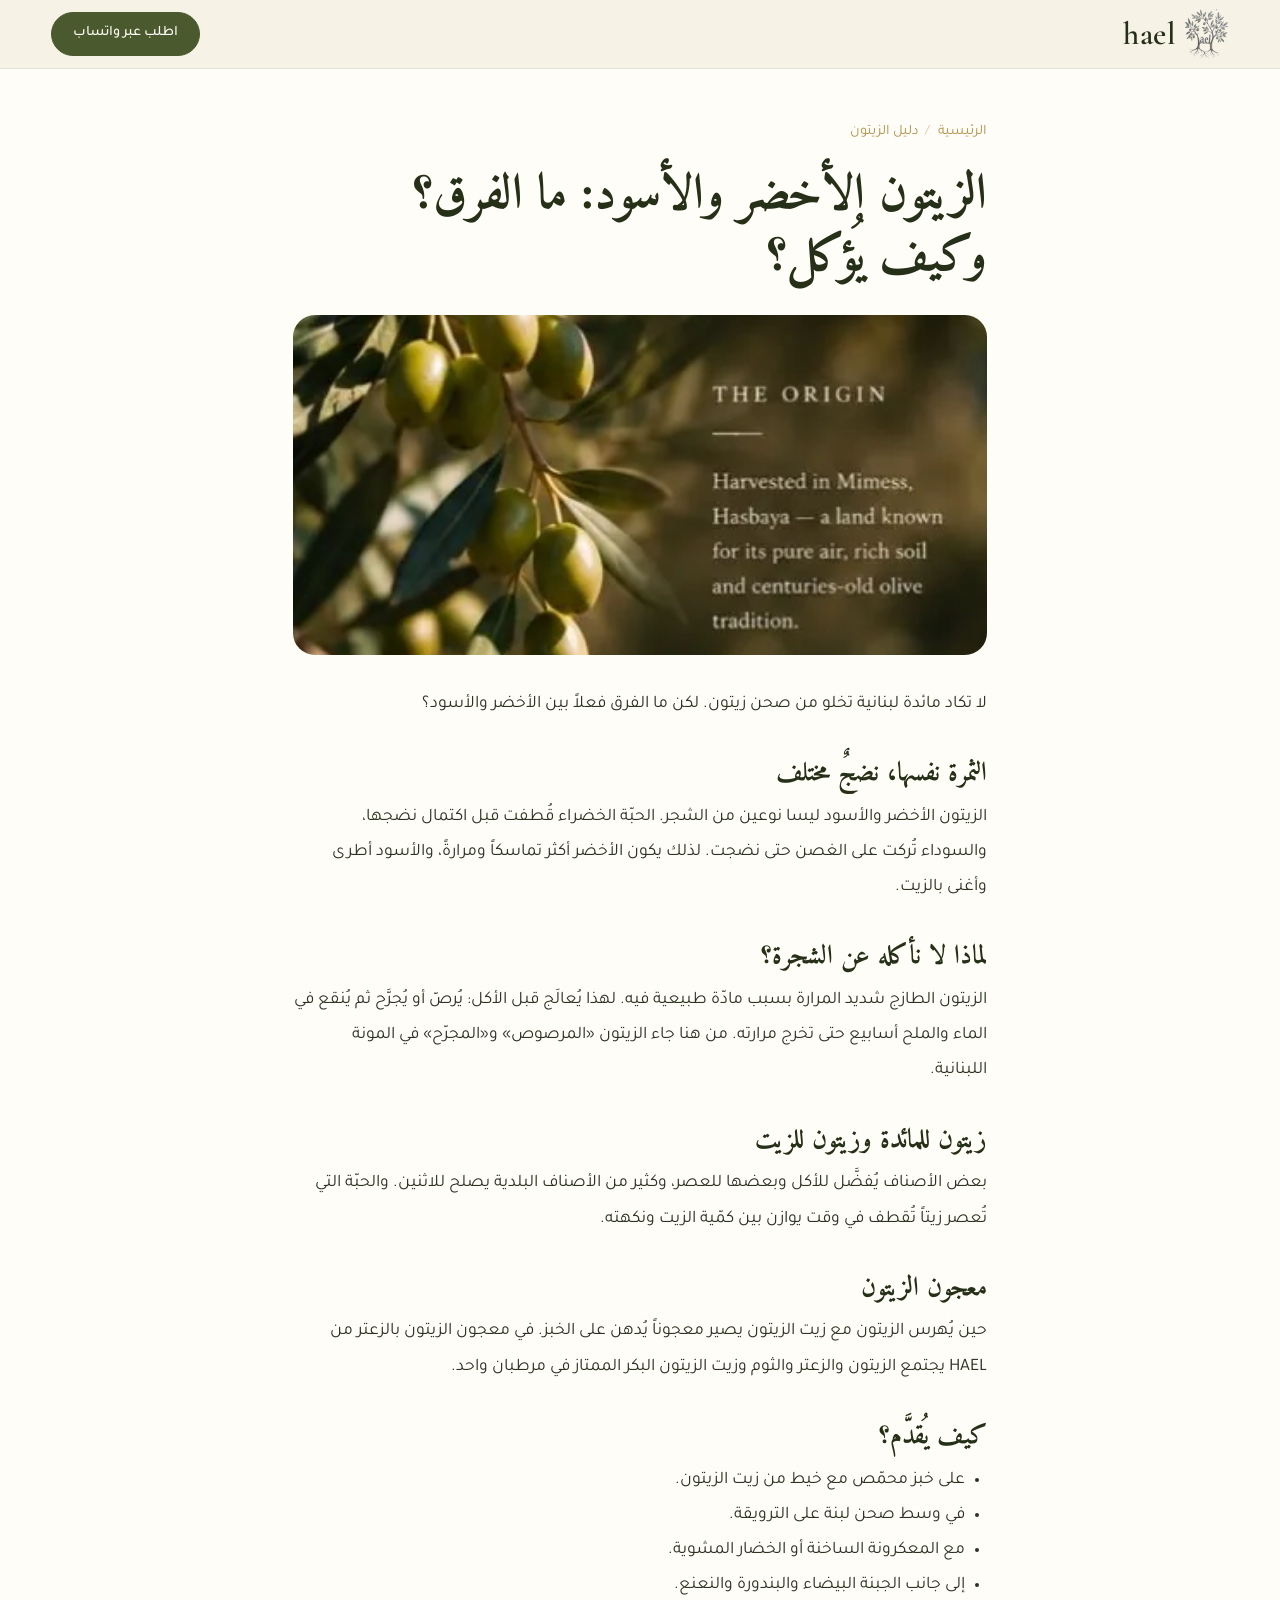
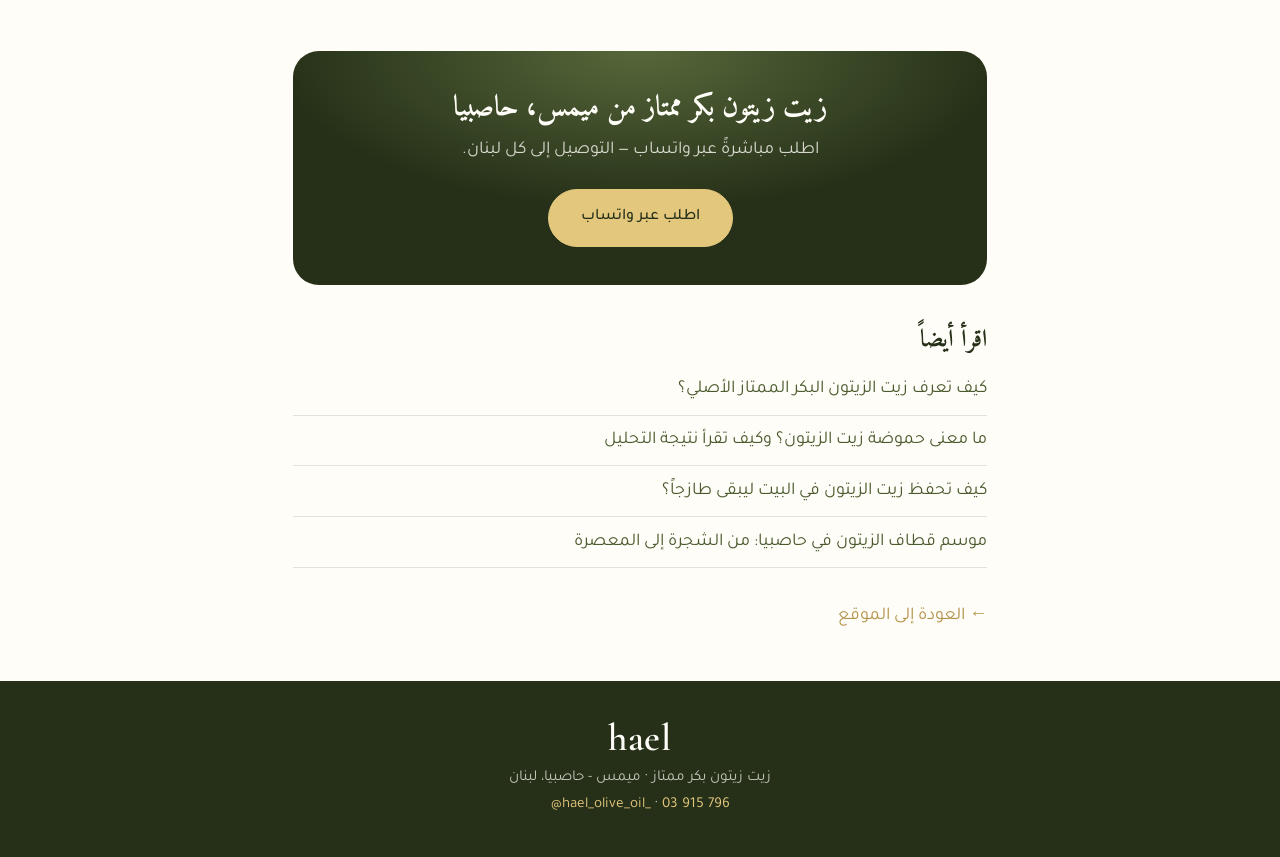
==== commit f105bbe6: "feat: initialize website with articles, assets, configuration, and sitemap" ====
--- a/articles/green-and-black-olives.html
+++ b/articles/green-and-black-olives.html
@@ -10,6 +10,7 @@
   <link rel="icon" href="../favicon.ico" sizes="any">
   <link rel="icon" type="image/png" sizes="32x32" href="../favicon-32.png">
   <link rel="apple-touch-icon" href="../apple-touch-icon.png">
+  <link rel="manifest" href="../site.webmanifest">
   <meta property="og:type" content="article">
   <meta property="og:site_name" content="HAEL Olive Oil">
   <meta property="og:url" content="https://hael.site/articles/green-and-black-olives.html">
@@ -21,7 +22,7 @@
   <link rel="preconnect" href="https://fonts.googleapis.com">
   <link rel="preconnect" href="https://fonts.gstatic.com" crossorigin>
   <link href="https://fonts.googleapis.com/css2?family=Amiri:ital,wght@0,400;0,700;1,400&family=Cormorant+Garamond:ital,wght@0,400;0,500;0,600;1,400;1,500&family=Tajawal:wght@300;400;500;700&display=swap" rel="stylesheet">
-  <link rel="stylesheet" href="../assets/css/style.css">
+  <link rel="stylesheet" href="../assets/css/style.css?v=20261126">
 </head>
 <body class="page-article">
   <header class="nav is-scrolled">
@@ -37,7 +38,7 @@
   <main class="article">
     <nav class="article__crumbs" aria-label="Breadcrumb"><a href="../">الرئيسية</a> <span>/</span> <a href="../#guide">دليل الزيتون</a></nav>
     <h1>الزيتون الأخضر والأسود: ما الفرق؟ وكيف يُؤكل؟</h1>
-    <img class="article__img" src="../assets/img/tile-olives.jpg" alt="الزيتون الأخضر والأسود: ما الفرق؟ وكيف يُؤكل؟" width="404" height="404">
+    <img class="article__img" src="../assets/img/tile-olives.webp" alt="الزيتون الأخضر والأسود: ما الفرق؟ وكيف يُؤكل؟" width="404" height="404">
     <div class="article__body">
 <p>لا تكاد مائدة لبنانية تخلو من صحن زيتون. لكن ما الفرق فعلاً بين الأخضر والأسود؟</p>
 <h2>الثمرة نفسها، نضجٌ مختلف</h2>
